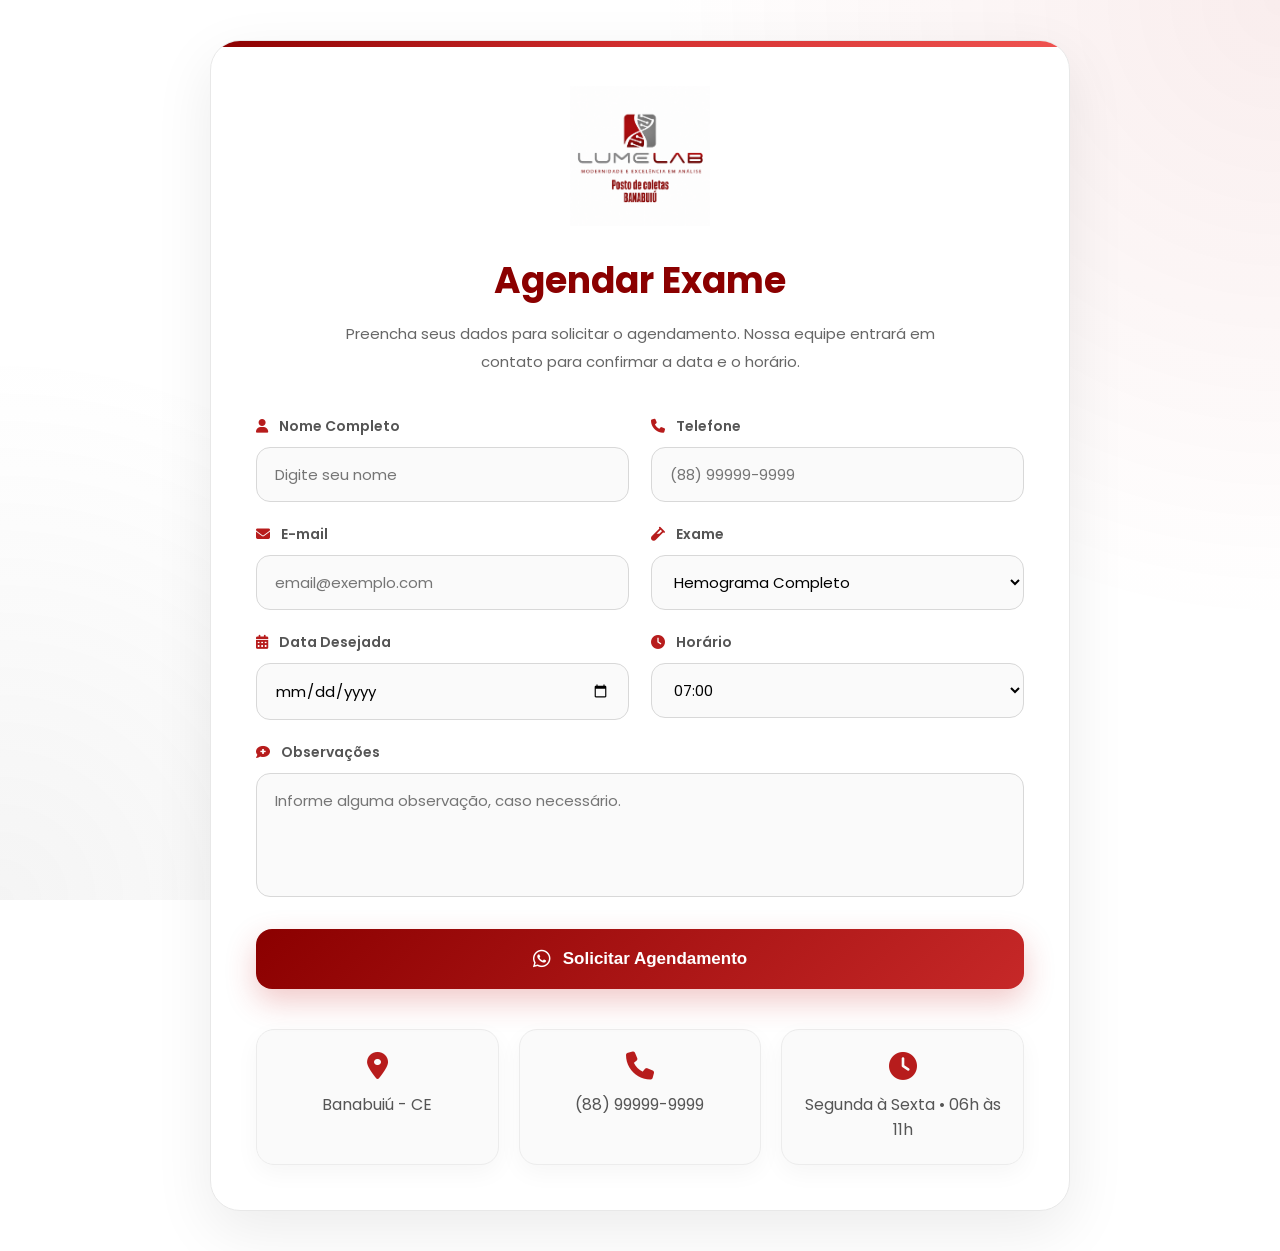
==== agendar.html @ e927b8d4 "iniciando projeto" ====
<!DOCTYPE html>
<html lang="pt-BR">

<head>

<meta charset="UTF-8">

<meta name="viewport" content="width=device-width, initial-scale=1.0">

<title>Agendar Exame | LUME LAB BANABUIÚ</title>

<link rel="stylesheet" href="agendar.css">

<link rel="preconnect" href="https://fonts.googleapis.com">

<link href="https://fonts.googleapis.com/css2?family=Poppins:wght@300;400;500;600;700&display=swap" rel="stylesheet">

<link rel="stylesheet"
href="https://cdnjs.cloudflare.com/ajax/libs/font-awesome/6.7.2/css/all.min.css">

</head>

<body>

<div class="overlay"></div>

<section class="container">

<div class="card">

<div class="topo">

<img src="img/logoo.png" class="logo">

<h1>Agendar Exame</h1>

<p>

Preencha seus dados para solicitar o agendamento.
Nossa equipe entrará em contato para confirmar a data e o horário.

</p>

</div>

<form id="formAgendamento">

<div class="input-box">

<label>

<i class="fa-solid fa-user"></i>

Nome Completo

</label>

<input
type="text"
id="nome"
placeholder="Digite seu nome"
required>

</div>

<div class="input-box">

<label>

<i class="fa-solid fa-phone"></i>

Telefone

</label>

<input
type="tel"
id="telefone"
placeholder="(88) 99999-9999"
required>

</div>

<div class="input-box">

<label>

<i class="fa-solid fa-envelope"></i>

E-mail

</label>

<input
type="email"
id="email"
placeholder="email@exemplo.com">

</div>

<div class="input-box">

<label>

<i class="fa-solid fa-vial"></i>

Exame

</label>

<select id="exame">

<option>Hemograma Completo</option>

<option>Glicemia</option>

<option>Colesterol</option>

<option>Triglicerídeos</option>

<option>TSH</option>

<option>T4 Livre</option>

<option>PSA</option>

<option>Vitamina D</option>

<option>Beta HCG</option>

<option>Outro Exame</option>

</select>

</div>

<div class="input-box">

<label>

<i class="fa-solid fa-calendar-days"></i>

Data Desejada

</label>

<input
type="date"
id="data"
required>

</div>

<div class="input-box">

<label>

<i class="fa-solid fa-clock"></i>

Horário

</label>

<select id="hora">

<option>07:00</option>

<option>07:30</option>

<option>08:00</option>

<option>08:30</option>

<option>09:00</option>

<option>09:30</option>

<option>10:00</option>

<option>10:30</option>

<option>11:00</option>

</select>

</div>

<div class="input-box">

<label>

<i class="fa-solid fa-comment-medical"></i>

Observações

</label>

<textarea

id="obs"

rows="4"

placeholder="Informe alguma observação, caso necessário."

></textarea>

</div>

<button type="submit">

<i class="fa-brands fa-whatsapp"></i>

Solicitar Agendamento

</button>

</form>

<div class="info">

<div>

<i class="fa-solid fa-location-dot"></i>

Banabuiú - CE

</div>

<div>

<i class="fa-solid fa-phone"></i>

(88) 99999-9999

</div>

<div>

<i class="fa-solid fa-clock"></i>

Segunda à Sexta • 06h às 11h

</div>

</div>

</div>

</section>

<script src="agendar.js"></script>

</body>

</html>
---- agendar.css ----
/*==========================================
    LUME LAB BANABUIÚ
    Agendamento de Exames
==========================================*/

*{
    margin:0;
    padding:0;
    box-sizing:border-box;
}

html{
    scroll-behavior:smooth;
}

body{

    font-family:'Poppins',sans-serif;

    min-height:100vh;

    display:flex;

    justify-content:center;

    align-items:center;

    overflow-x:hidden;

    background:
    linear-gradient(rgba(255,255,255,.82),
    rgba(255,255,255,.82)),
    url("img/background-lab.jpg");

    background-size:cover;

    background-position:center;

    background-attachment:fixed;

    position:relative;

}

/*==========================
        Overlay
==========================*/

.overlay{

    position:fixed;

    inset:0;

    background:
    radial-gradient(circle at top right,
    rgba(180,25,25,.08),
    transparent 40%),

    radial-gradient(circle at bottom left,
    rgba(120,120,120,.08),
    transparent 35%);

    pointer-events:none;

}

/*==========================
      Container
==========================*/

.container{

    width:100%;

    max-width:900px;

    padding:40px 20px;

    position:relative;

    z-index:2;

}

/*==========================
        Card
==========================*/

.card{

    background:#ffffff;

    border-radius:30px;

    padding:45px;

    border:1px solid #e8e8e8;

    box-shadow:

    0 20px 60px rgba(0,0,0,.08);

    animation:fade .8s ease;

    overflow:hidden;

    position:relative;

}

.card::before{

    content:"";

    position:absolute;

    top:0;

    left:0;

    width:100%;

    height:6px;

    background:

    linear-gradient(90deg,#8B0000,#d32f2f,#ef5350);

}

/*==========================
        Topo
==========================*/

.topo{

    text-align:center;

    margin-bottom:40px;

}

.logo{

    width:140px;

    margin-bottom:20px;

    transition:.4s;

}

.logo:hover{

    transform:scale(1.05);

}

.topo h1{

    color:#8B0000;

    font-size:36px;

    margin-bottom:12px;

    font-weight:700;

}

.topo p{

    color:#666;

    font-size:15px;

    line-height:28px;

    max-width:650px;

    margin:auto;

}

/*==========================
        Formulário
==========================*/

form{

    display:grid;

    grid-template-columns:1fr 1fr;

    gap:22px;

}

/*==========================
      Campos
==========================*/

.input-box{

    display:flex;

    flex-direction:column;

}

.input-box label{

    margin-bottom:10px;

    color:#555;

    font-size:14px;

    font-weight:600;

}

.input-box label i{

    color:#b71c1c;

    margin-right:8px;

}

.input-box input,
.input-box select,
.input-box textarea{

    width:100%;

    padding:15px 18px;

    border:1px solid #d8d8d8;

    border-radius:14px;

    background:#fafafa;

    font-size:15px;

    transition:.3s;

    font-family:Poppins;

}

.input-box textarea{

    resize:none;

}

.input-box input:focus,
.input-box select:focus,
.input-box textarea:focus{

    outline:none;

    border-color:#c62828;

    background:#ffffff;

    box-shadow:

    0 0 0 4px rgba(198,40,40,.12);

}

/* textarea ocupa largura inteira */

.input-box:last-of-type{

    grid-column:1/3;

}

/*==========================================
        BOTÃO
==========================================*/

button{

    grid-column:1/3;

    height:60px;

    margin-top:10px;

    border:none;

    border-radius:16px;

    background:linear-gradient(135deg,#8B0000,#c62828);

    color:#fff;

    font-size:17px;

    font-weight:600;

    cursor:pointer;

    display:flex;

    justify-content:center;

    align-items:center;

    gap:12px;

    transition:.35s;

    box-shadow:

    0 12px 30px rgba(198,40,40,.25);

    position:relative;

    overflow:hidden;

}

button::before{

    content:"";

    position:absolute;

    top:0;

    left:-120%;

    width:50%;

    height:100%;

    background:rgba(255,255,255,.25);

    transform:skewX(-25deg);

    transition:.8s;

}

button:hover::before{

    left:150%;

}

button:hover{

    transform:translateY(-4px);

    background:linear-gradient(135deg,#c62828,#ef5350);

    box-shadow:

    0 18px 40px rgba(198,40,40,.35);

}

button:active{

    transform:scale(.98);

}

button i{

    font-size:20px;

}

/*==========================================
        INFORMAÇÕES
==========================================*/

.info{

    margin-top:40px;

    display:grid;

    grid-template-columns:repeat(3,1fr);

    gap:20px;

}

.info div{

    background:#fafafa;

    border:1px solid #ececec;

    border-radius:18px;

    padding:22px;

    text-align:center;

    color:#555;

    transition:.35s;

    box-shadow:

    0 8px 25px rgba(0,0,0,.04);

}

.info div:hover{

    transform:translateY(-6px);

    border-color:#c62828;

    box-shadow:

    0 15px 35px rgba(198,40,40,.12);

}

.info i{

    display:block;

    font-size:28px;

    color:#b71c1c;

    margin-bottom:12px;

}

/*==========================================
        ANIMAÇÕES
==========================================*/

@keyframes fade{

    from{

        opacity:0;

        transform:translateY(35px);

    }

    to{

        opacity:1;

        transform:translateY(0);

    }

}

.input-box{

    animation:fade .7s ease;

}

.input-box:nth-child(1){animation-delay:.1s;}
.input-box:nth-child(2){animation-delay:.2s;}
.input-box:nth-child(3){animation-delay:.3s;}
.input-box:nth-child(4){animation-delay:.4s;}
.input-box:nth-child(5){animation-delay:.5s;}
.input-box:nth-child(6){animation-delay:.6s;}
.input-box:nth-child(7){animation-delay:.7s;}

/*==========================================
        SCROLLBAR
==========================================*/

::-webkit-scrollbar{

    width:10px;

}

::-webkit-scrollbar-track{

    background:#eeeeee;

}

::-webkit-scrollbar-thumb{

    background:#b71c1c;

    border-radius:30px;

}

::-webkit-scrollbar-thumb:hover{

    background:#8B0000;

}

/*==========================================
        SELEÇÃO
==========================================*/

::selection{

    background:#b71c1c;

    color:#ffffff;

}

/*==========================================
        RESPONSIVO
==========================================*/

@media(max-width:900px){

.card{

    padding:35px;

}

.info{

    grid-template-columns:1fr;

}

}

@media(max-width:768px){

form{

    grid-template-columns:1fr;

}

.input-box:last-of-type{

    grid-column:auto;

}

button{

    grid-column:auto;

}

.card{

    padding:28px;

    border-radius:22px;

}

.logo{

    width:110px;

}

.topo h1{

    font-size:30px;

}

.topo p{

    font-size:14px;

    line-height:24px;

}

.info{

    gap:15px;

}

.info div{

    padding:18px;

}

}

@media(max-width:480px){

.container{

    padding:15px;

}

.card{

    padding:22px 18px;

}

.logo{

    width:90px;

}

.topo h1{

    font-size:26px;

}

.topo p{

    font-size:13px;

}

.input-box input,
.input-box select,
.input-box textarea{

    padding:14px;

    font-size:14px;

}

button{

    height:56px;

    font-size:15px;

}

.info i{

    font-size:24px;

}

.info div{

    font-size:14px;

}

}

/*==========================================
        FIM
==========================================*/
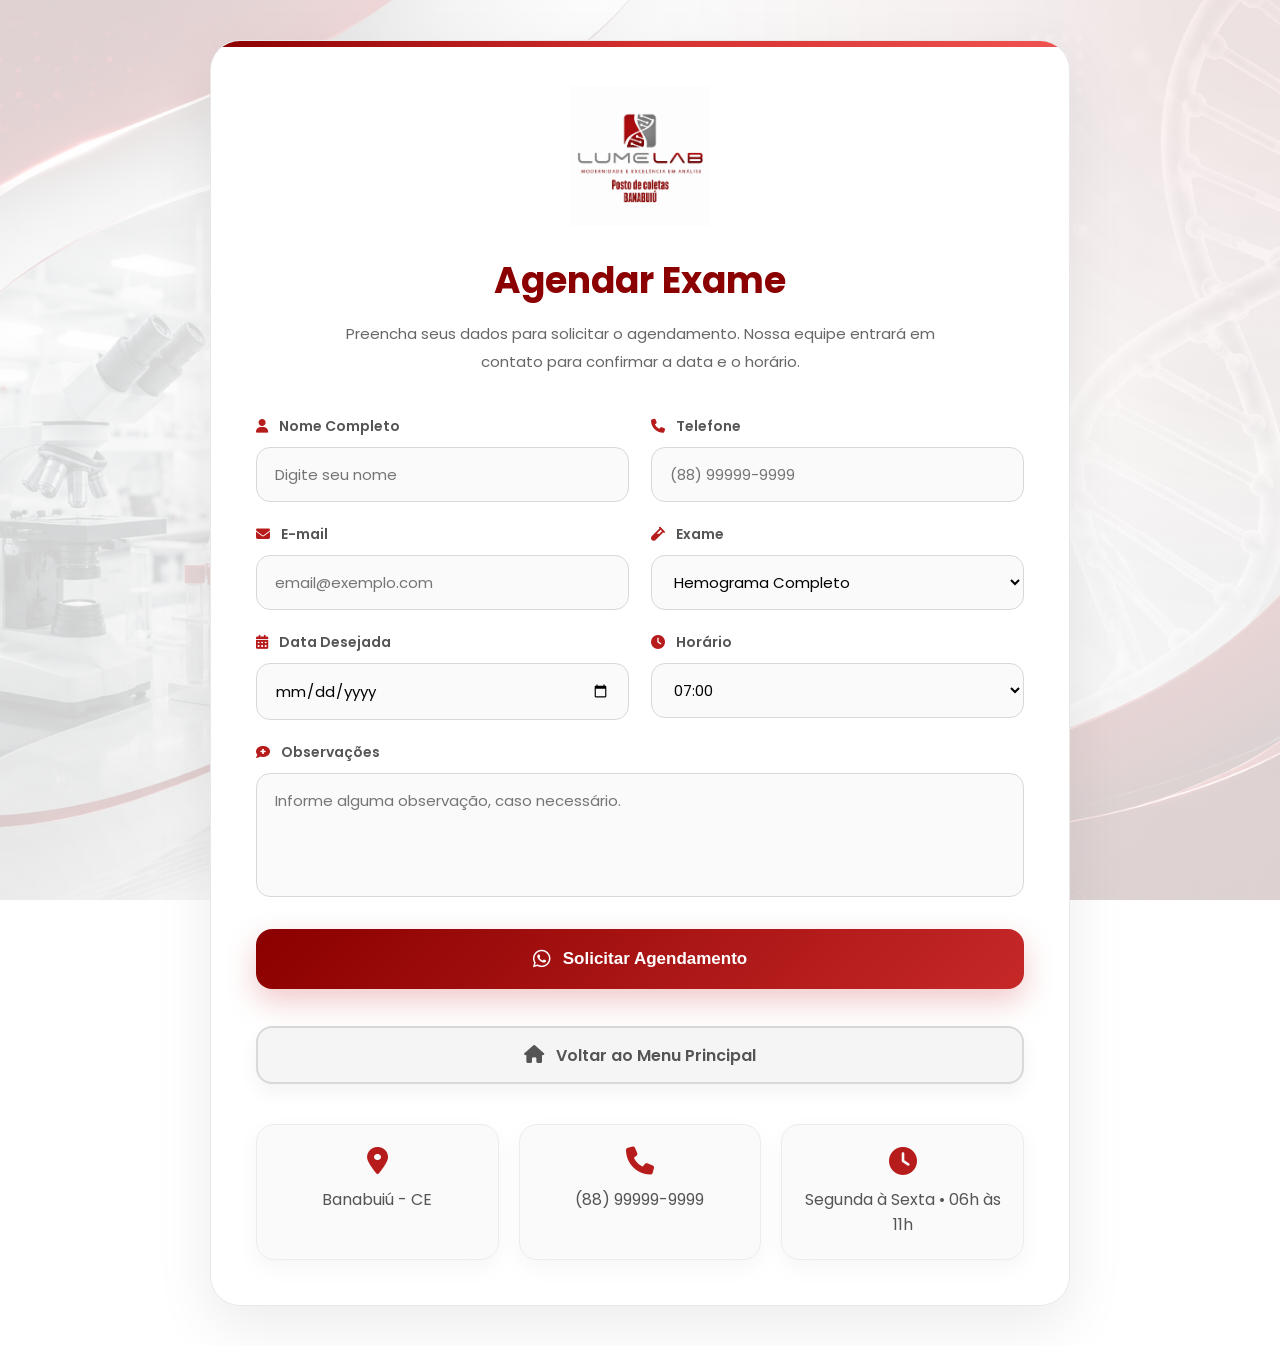
==== commit 4d31b28d: "implementando páginas secundarias" ====
--- a/agendar.html
+++ b/agendar.html
@@ -209,16 +209,23 @@
 
 <button type="submit">
 
-<i class="fa-brands fa-whatsapp"></i>
-
-Solicitar Agendamento
+    <i class="fa-brands fa-whatsapp"></i>
+
+    Solicitar Agendamento
 
 </button>
 
+<a href="index.html" class="btn-voltar">
+
+    <i class="fa-solid fa-house"></i>
+
+    Voltar ao Menu Principal
+
+</a>
+
 </form>
 
 <div class="info">
-
 <div>
 
 <i class="fa-solid fa-location-dot"></i>
--- a/agendar.css
+++ b/agendar.css
@@ -30,7 +30,7 @@
     background:
     linear-gradient(rgba(255,255,255,.82),
     rgba(255,255,255,.82)),
-    url("img/background-lab.jpg");
+    url("img/bg.png");
 
     background-size:cover;
 
@@ -669,4 +669,76 @@
 
 /*==========================================
         FIM
-==========================================*/+==========================================*/
+
+/*==========================================
+        BOTÃO VOLTAR
+==========================================*/
+
+.btn-voltar{
+
+    grid-column:1/3;
+
+    display:flex;
+
+    justify-content:center;
+
+    align-items:center;
+
+    gap:12px;
+
+    height:58px;
+
+    margin-top:15px;
+
+    text-decoration:none;
+
+    border-radius:16px;
+
+    background:#f5f5f5;
+
+    border:2px solid #d9d9d9;
+
+    color:#555;
+
+    font-size:16px;
+
+    font-weight:600;
+
+    transition:.35s;
+
+    box-shadow:0 8px 20px rgba(0,0,0,.05);
+
+}
+
+.btn-voltar:hover{
+
+    background:#B71C1C;
+
+    color:#fff;
+
+    border-color:#B71C1C;
+
+    transform:translateY(-4px);
+
+    box-shadow:0 15px 35px rgba(183,28,28,.25);
+
+}
+
+.btn-voltar i{
+
+    font-size:18px;
+
+}
+
+/* Responsividade */
+
+@media(max-width:768px){
+
+    .btn-voltar{
+
+        grid-column:auto;
+
+    }
+
+}
